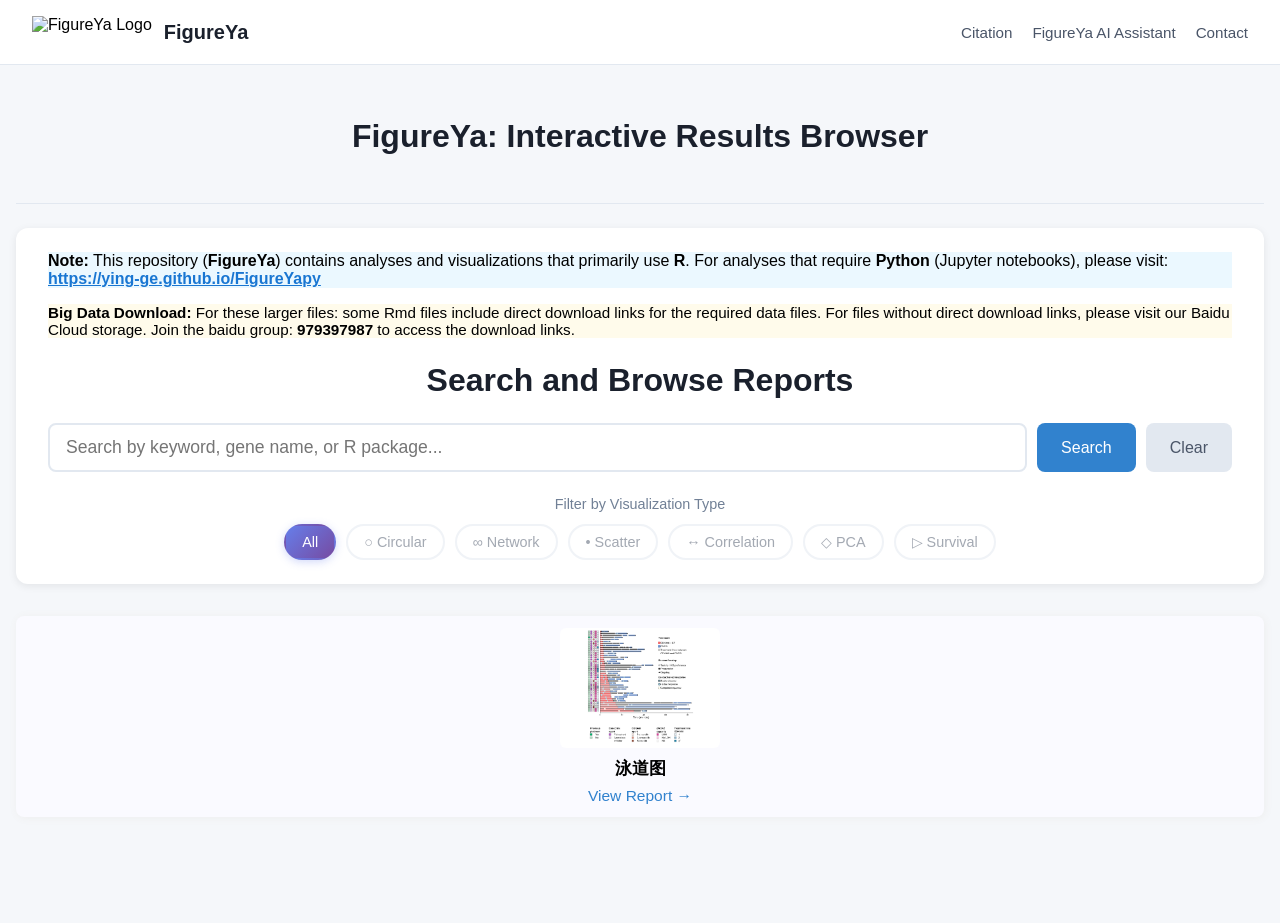
==== index.html @ ac3071d4 "Add index.html and chapters.json for GitHub Pages - index.html adapted from FigureYa - chapters.json" ====
<!DOCTYPE html>
<html>
<head>
  <meta charset="utf-8">
  <meta name="viewport" content="width=device-width, initial-scale=1">
  <title>FigureYa Results Browser</title>
  <link rel="icon" type="image/svg+xml" href="logo.svg">
  <link rel="apple-touch-icon" href="logo.svg">
  <script src="js/fuse.min.js"></script>
  <script src="js/jszip.min.js"></script>
  <script src="js/search.js" defer></script>
  <script>
    function showCitation() {
      document.getElementById('citationModal').classList.add('active');
    }
    function showContact() {
      document.getElementById('contactModal').classList.add('active');
    }
    function closeModal(modalId) {
      document.getElementById(modalId).classList.remove('active');
    }

    // Copy to clipboard function
    async function copyToClipboard(text, buttonElement) {
      try {
        await navigator.clipboard.writeText(text);

        // Show success feedback
        const originalText = buttonElement.innerHTML;
        buttonElement.innerHTML = '✓ Copied!';
        buttonElement.style.background = '#48bb78';

        setTimeout(() => {
          buttonElement.innerHTML = originalText;
          buttonElement.style.background = '';
        }, 2000);
      } catch (err) {
        console.error('Failed to copy:', err);
        // Fallback for older browsers
        const textArea = document.createElement('textarea');
        textArea.value = text;
        textArea.style.position = 'fixed';
        textArea.style.opacity = '0';
        document.body.appendChild(textArea);
        textArea.select();

        try {
          document.execCommand('copy');
          const originalText = buttonElement.innerHTML;
          buttonElement.innerHTML = '✓ Copied!';
          buttonElement.style.background = '#48bb78';

          setTimeout(() => {
            buttonElement.innerHTML = originalText;
            buttonElement.style.background = '';
          }, 2000);
        } catch (e) {
          buttonElement.innerHTML = '✗ Failed';
          buttonElement.style.background = '#f56565';
        }

        document.body.removeChild(textArea);
      }
    }

    // Setup modal overlay click handlers
    function setupModalOverlayClickHandlers() {
      document.querySelectorAll('.modal-overlay').forEach(overlay => {
        overlay.addEventListener('click', function(e) {
          if (e.target === this) {
            this.classList.remove('active');
          }
        });
      });
    }

    // Download functionality
    let fileListsCache = null;

    async function loadFileLists() {
      if (fileListsCache) return fileListsCache;

      try {
        const response = await fetch('file_list.json');
        fileListsCache = await response.json();
        return fileListsCache;
      } catch (error) {
        console.error('Failed to load file lists:', error);
        return null;
      }
    }

    function getFileIcon(filename) {
      const ext = filename.split('.').pop().toLowerCase();
      const iconMap = {
        'csv': '📊',
        'r': '📜',
        'png': '🖼️',
        'jpg': '🖼️',
        'jpeg': '🖼️',
        'svg': '🎨'
      };
      return iconMap[ext] || '📄';
    }

    function formatFileSize(bytes) {
      if (bytes === 0) return '0 B';
      const k = 1024;
      const sizes = ['B', 'KB', 'MB', 'GB'];
      const i = Math.floor(Math.log(bytes) / Math.log(k));
      return parseFloat((bytes / Math.pow(k, i)).toFixed(1)) + ' ' + sizes[i];
    }

    async function showDownloadModal(folderName) {
      const modal = document.getElementById('downloadModal');
      const modalTitle = document.getElementById('modalTitle');
      const fileList = document.getElementById('fileList');

      modalTitle.textContent = `Download Files from ${folderName}`;

      // Show loading state
      fileList.innerHTML = `
        <div style="text-align:center;padding:40px;color:#718096;">
          <p>Loading file list...</p>
        </div>
      `;

      modal.style.display = 'flex';

      // Load file lists
      const lists = await loadFileLists();

      if (!lists || !lists[folderName]) {
        fileList.innerHTML = `
          <div style="text-align:center;padding:40px;color:#e53e3e;">
            <p>No file list found for ${folderName}</p>
            <a href="https://github.com/ying-ge/FigureYa/tree/main/${folderName}" target="_blank"
               style="color:#3182ce;text-decoration:none;margin-top:16px;display:inline-block;">
              View on GitHub →
            </a>
          </div>
        `;
        return;
      }

      const files = lists[folderName];

      // Render file list with checkboxes
      let html = `
        <div style="display:flex;flex-direction:column;height:100%;">
          <div style="margin-bottom:16px;padding-bottom:16px;border-bottom:1px solid #e2e8f0;flex-shrink:0;">
            <label style="display:flex;align-items:center;gap:8px;cursor:pointer;font-weight:500;">
              <input type="checkbox" id="selectAllFiles" checked
                     onchange="toggleAllFiles(this.checked)"
                     style="width:18px;height:18px;cursor:pointer;">
              <span>Select All Files (${files.length})</span>
            </label>
          </div>
          <div style="overflow-y:auto;padding-right:8px;flex:1;min-height:0;">
      `;

      files.forEach((file, index) => {
        html += `
          <label style="display:flex;align-items:center;gap:8px;padding:8px;margin-bottom:4px;
                        border-radius:6px;cursor:pointer;transition:background 0.2s;"
                 onmouseover="this.style.background='#f7fafc'" onmouseout="this.style.background='transparent'">
            <input type="checkbox" class="file-checkbox" data-index="${index}"
                   data-filename="${file.name}" checked
                   style="width:16px;height:16px;cursor:pointer;">
            <span style="font-size:1.2em;">${getFileIcon(file.name)}</span>
            <span style="flex:1;font-family:monospace;font-size:0.9em;word-break:break-all;">${file.name}</span>
            <span style="font-size:0.85em;color:#718096;">${formatFileSize(file.size)}</span>
          </label>
        `;
      });

      html += `
          </div>
          <div style="margin-top:20px;padding-top:16px;border-top:1px solid #e2e8f0;
                      display:flex;justify-content:space-between;align-items:center;flex-shrink:0;">
            <a href="https://github.com/ying-ge/FigureYa/tree/main/${folderName}" target="_blank"
               style="color:#718096;text-decoration:none;font-size:0.9em;">
              🔗 View on GitHub
            </a>
            <div style="display:flex;gap:12px;">
              <button onclick="closeDownloadModal()"
                      style="padding:10px 20px;background:#e2e8f0;color:#4a5568;border:none;border-radius:6px;cursor:pointer;">
                Cancel
              </button>
              <button onclick="downloadSelectedFiles('${folderName}')"
                      style="padding:10px 24px;background:#3182ce;color:#fff;border:none;border-radius:6px;cursor:pointer;font-weight:500;">
                📦 Download
              </button>
            </div>
          </div>
        </div>
      `;

      fileList.innerHTML = html;
    }

    function toggleAllFiles(checked) {
      document.querySelectorAll('.file-checkbox').forEach(cb => {
        cb.checked = checked;
      });
    }

    function closeDownloadModal() {
      document.getElementById('downloadModal').style.display = 'none';
    }

    async function downloadSelectedFiles(folderName) {
      const selected = [];
      document.querySelectorAll('.file-checkbox:checked').forEach(cb => {
        selected.push(cb.dataset.filename);
      });

      if (selected.length === 0) {
        alert('Please select at least one file');
        return;
      }

      const downloadBtn = document.querySelector('button[onclick^="downloadSelectedFiles"]');
      const originalText = downloadBtn.innerHTML;
      downloadBtn.innerHTML = '⏳ Preparing...';
      downloadBtn.disabled = true;

      try {
        const zip = new JSZip();
        const folder = zip.folder(folderName);

        const baseUrl = `https://raw.githubusercontent.com/ying-ge/FigureYa/main/${folderName}/`;

        for (const filename of selected) {
          const url = baseUrl + filename;
          const response = await fetch(url);
          if (response.ok) {
            const blob = await response.blob();
            folder.file(filename, blob);
          }
        }

        const content = await zip.generateAsync({ type: 'blob' });
        const downloadUrl = URL.createObjectURL(content);
        const a = document.createElement('a');
        a.href = downloadUrl;
        a.download = `${folderName}_files.zip`;
        document.body.appendChild(a);
        a.click();
        document.body.removeChild(a);
        URL.revokeObjectURL(downloadUrl);

        closeDownloadModal();
      } catch (error) {
        console.error('Download failed:', error);
        alert('Download failed. Please try again or download files from GitHub.');
      } finally {
        downloadBtn.innerHTML = originalText;
        downloadBtn.disabled = false;
      }
    }
  </script>
  <style>
    * { box-sizing: border-box; }
    body {
      font-family: -apple-system, BlinkMacSystemFont, "Segoe UI", Roboto, "Helvetica Neue", Arial, sans-serif;
      margin: 0;
      padding: 0;
      background: #f5f7fa;
    }
    .header {
      display: flex;
      justify-content: space-between;
      align-items: center;
      padding: 1em 2em;
      background: #fff;
      border-bottom: 1px solid #e2e8f0;
    }
    .header-left {
      display: flex;
      align-items: center;
      gap: 12px;
    }
    .header-logo {
      height: 32px;
      width: auto;
    }
    .header-title {
      font-size: 1.25em;
      font-weight: 600;
      color: #1a202c;
    }
    .header-nav {
      display: flex;
      gap: 20px;
    }
    .header-nav a {
      color: #4a5568;
      text-decoration: none;
      font-size: 0.95em;
      transition: color 0.2s;
      cursor: pointer;
    }
    .header-nav a:hover {
      color: #3182ce;
    }
    .container {
      max-width: 1600px;
      margin: 0 auto;
      padding: 2em 1em;
    }
    .page-title {
      text-align: center;
      color: #1a202c;
      margin-bottom: 1.5em;
      font-size: 2em;
      font-weight: 600;
    }
    hr {
      border: none;
      border-top: 1px solid #e2e8f0;
      margin: 1.5em 0;
    }
    .search-section {
      background: #fff;
      padding: 1.5em 2em;
      border-radius: 12px;
      box-shadow: 0 2px 8px rgba(0,0,0,0.08);
      margin-bottom: 2em;
    }
    .search-header {
      text-align: center;
      margin-bottom: 1.5em;
    }
    .search-header h1 {
      margin: 0;
      color: #1a202c;
    }
    .search-input-wrapper {
      display: flex;
      gap: 10px;
      margin-bottom: 1em;
    }
    #searchBox {
      flex: 1;
      padding: 12px 16px;
      font-size: 1.1em;
      border: 2px solid #e2e8f0;
      border-radius: 8px;
      transition: border-color 0.2s;
    }
    #searchBox:focus {
      outline: none;
      border-color: #3182ce;
    }
    .btn {
      padding: 12px 24px;
      font-size: 1em;
      border: none;
      border-radius: 8px;
      cursor: pointer;
      transition: all 0.2s;
    }
    .btn-primary {
      background: #3182ce;
      color: #fff;
    }
    .btn-primary:hover {
      background: #2c5282;
    }
    .btn-secondary {
      background: #e2e8f0;
      color: #4a5568;
    }
    .btn-secondary:hover {
      background: #cbd5e0;
    }
    .grid {
      display: flex;
      flex-wrap: wrap;
      gap: 22px;
      margin: 0 0 64px 0;
      padding: 0;
    }
    .card {
      flex: 1 1 280px;
      min-width: 200px;
      background: #fafaff;
      border-radius: 8px;
      padding: 12px;
      margin-bottom: 10px;
      box-shadow: 1px 1px 8px #eee;
      display: flex;
      flex-direction: column;
      align-items: center;
      transition: box-shadow .2s;
    }
    .card:hover {
      box-shadow: 2px 4px 20px #ccc;
    }
    .card img {
      width: 100%;
      max-width: 160px;
      max-height: 120px;
      border-radius: 6px;
      background: #fff;
      object-fit: contain;
      margin-bottom: 8px;
    }
    .card-title {
      font-weight: bold;
      font-size: 1.08em;
      margin-bottom: 0.4em;
      text-align: center;
      word-break: break-all;
    }
    .card-links {
      font-size: 0.97em;
      text-align: center;
      word-break: break-all;
    }
    .card-links a {
      color: #3182ce;
      text-decoration: none;
    }
    .card-links a:hover {
      text-decoration: underline;
    }
    .highlight {
      background: #fef08a;
      padding: 0 2px;
      border-radius: 2px;
    }
    .loading, .error, .no-results {
      padding: 1em;
      text-align: center;
      color: #718096;
    }
    .error {
      color: #e53e3e;
    }
    .viz-category-section {
      margin-top: 1.5em;
      text-align: center;
    }
    .viz-category-title {
      font-size: 0.9em;
      color: #718096;
      margin-bottom: 0.8em;
      font-weight: 500;
    }
    .viz-category-buttons {
      display: flex;
      flex-wrap: wrap;
      justify-content: center;
      gap: 10px;
    }
    .viz-category-btn {
      padding: 8px 16px;
      border: 2px solid #e2e8f0;
      border-radius: 20px;
      background: #fff;
      color: #4a5568;
      font-size: 0.9em;
      cursor: pointer;
      transition: all 0.2s;
      font-weight: 500;
    }
    .viz-category-btn:hover {
      border-color: #3182ce;
      background: #ebf8ff;
      color: #3182ce;
    }
    .viz-category-btn.active {
      background: linear-gradient(135deg, #667eea 0%, #764ba2 100%);
      border-color: transparent;
      color: #fff;
      box-shadow: 0 2px 8px rgba(102, 126, 234, 0.3);
    }
    .modal-overlay {
      display: none;
      position: fixed;
      top: 0;
      left: 0;
      right: 0;
      bottom: 0;
      background: rgba(0, 0, 0, 0.5);
      z-index: 1000;
      justify-content: center;
      align-items: center;
    }
    .modal-overlay.active {
      display: flex;
    }
    .modal-content {
      background: #fff;
      padding: 2em;
      border-radius: 12px;
      max-width: 700px;
      width: 90%;
      box-shadow: 0 4px 20px rgba(0, 0, 0, 0.15);
    }
    .modal-content h3 {
      margin-top: 0;
      color: #1a202c;
    }
    .modal-close {
      background: none;
      border: none;
      font-size: 1.5em;
      cursor: pointer;
      color: #718096;
      padding: 0;
      width: 30px;
      height: 30px;
      display: flex;
      align-items: center;
      justify-content: center;
      border-radius: 4px;
    }
    .modal-close:hover {
      background: #f7fafc;
      color: #1a202c;
    }
    .copy-button {
      display: inline-flex;
      align-items: center;
      gap: 4px;
      padding: 4px 10px;
      margin-left: 8px;
      font-size: 0.85em;
      background: #3182ce;
      color: #fff;
      border: none;
      border-radius: 4px;
      cursor: pointer;
      transition: all 0.2s;
      vertical-align: middle;
    }
    .copy-button:hover {
      background: #2c5282;
      transform: translateY(-1px);
    }
    .copy-button:active {
      transform: translateY(0);
    }
    .copy-button svg {
      width: 14px;
      height: 14px;
    }
    .copy-container {
      display: flex;
      align-items: flex-start;
      gap: 8px;
    }
    .copy-container .text-content {
      flex: 1;
    }
    .download-modal {
      display: none;
      position: fixed;
      top: 0;
      left: 0;
      right: 0;
      bottom: 0;
      background: rgba(0, 0, 0, 0.5);
      z-index: 1000;
      justify-content: center;
      align-items: center;
    }
    .download-modal-content {
      background: #fff;
      padding: 2em;
      border-radius: 12px;
      max-width: 600px;
      width: 90%;
      max-height: 80vh;
      box-shadow: 0 4px 20px rgba(0, 0, 0, 0.15);
      display: flex;
      flex-direction: column;
    }
    .file-list {
      overflow-y: auto;
      flex: 1;
    }
    @media (max-width: 1200px) {
      .card { flex: 1 1 260px; }
    }
    @media (max-width: 900px) {
      .card { flex: 1 1 240px; }
    }
    @media (max-width: 768px) {
      .grid { gap: 15px; }
      .card { flex: 1 1 calc(50% - 15px); }
    }
    @media (max-width: 600px) {
      .card { flex: 1 1 100%; }
      .header {
        flex-direction: column;
        gap: 1em;
      }
      .header-nav {
        flex-wrap: wrap;
        justify-content: center;
      }
    }
  </style>
</head>
<body>

<header class="header">
  <div class="header-left">
    <img src="logo.svg" alt="FigureYa Logo" class="header-logo">
    <span class="header-title">FigureYa</span>
  </div>
  <nav class="header-nav">
    <a onclick="showCitation()">Citation</a>
    <a href="https://zread.ai/ying-ge/FigureYa" target="_blank">FigureYa AI Assistant</a>
    <a onclick="showContact()">Contact</a>
  </nav>
</header>

<!-- Citation Modal -->
<div class="modal-overlay" id="citationModal">
  <div class="modal-content">
    <div style="display:flex;justify-content:space-between;align-items:center;margin-bottom:16px;">
      <h3 style="margin:0;">Citation</h3>
      <button class="modal-close" style="margin:0;padding:0;width:30px;height:30px;" onclick="closeModal('citationModal')">✕</button>
    </div>
    <div class="copy-container">
      <div class="text-content">
        <p style="line-height: 1.8; font-size: 0.95em;" id="citationText">Lu, X., Li, K., Li, Z., Lin, A., Zhao, L., Shen, R., Xu, Z., Gao, J., Lv, D., Zhang, Y., Ye, T., Shen, J., Chen, Y., Huang, H., Hao, Z., Zeng, D., Wang, H., Guo, S., Wang, W., Xiong, Y., Li, Y., Li, H., Gao, J., Liu, Q., Wei, B., Shi, J., Cheng, S., Li, G., Tang, Y., Lin, E., Xu, H., Feng, G., He, Y., Sun, Y., Liu, X., Wang, Y., Song, W., Song, J., Tian, S., Zhang, Y., Zhang, J., Xu, Z., Song, C., Zhang, Y., Wu, H., Gao, C., Hu, E., Yang, C., Lou, J., Wang, D., Wang, X., Luo, P., Yu, G. and Ge, Y. (2025), FigureYa: A Standardized Visualization Framework for Enhancing Biomedical Data Interpretation and Research Efficiency. <i>iMetaMed</i>, 1: e70005. <a href="https://doi.org/10.1002/imm3.70005" target="_blank">https://doi.org/10.1002/imm3.70005</a> (<a href="https://onlinelibrary.wiley.com/doi/abs/10.1002/imm3.70013" target="_blank">Cover Story</a>)</p>
      </div>
      <button class="copy-button" onclick='copyToClipboard(document.getElementById("citationText").innerText, this)'>
        <svg viewBox="0 0 24 24" fill="none" stroke="currentColor" stroke-width="2">
          <rect x="9" y="9" width="13" height="13" rx="2" ry="2"></rect>
          <path d="M5 15H4a2 2 0 0 1-2-2V4a2 2 0 0 1 2-2h9a2 2 0 0 1 2 2v1"></path>
        </svg>
        Copy
      </button>
    </div>
  </div>
</div>

<!-- Contact Modal -->
<div class="modal-overlay" id="contactModal">
  <div class="modal-content">
    <div style="display:flex;justify-content:space-between;align-items:center;margin-bottom:16px;">
      <h3 style="margin:0;">Contact</h3>
      <button class="modal-close" style="margin:0;padding:0;width:30px;height:30px;" onclick="closeModal('contactModal')">✕</button>
    </div>
    <div class="copy-container">
      <div class="text-content">
        <p style="margin: 0;">WeChat ID: <strong id="wechatId">epigenomics</strong></p>
      </div>
      <button class="copy-button" onclick='copyToClipboard(document.getElementById("wechatId").innerText, this)'>
        <svg viewBox="0 0 24 24" fill="none" stroke="currentColor" stroke-width="2">
          <rect x="9" y="9" width="13" height="13" rx="2" ry="2"></rect>
          <path d="M5 15H4a2 2 0 0 1-2-2V4a2 2 0 0 1 2-2h9a2 2 0 0 1 2 2v1"></path>
        </svg>
        Copy
      </button>
    </div>
  </div>
</div>

<div class="container">
  <h1 class="page-title">FigureYa: Interactive Results Browser</h1>

  <hr>

  <div class="search-section">
    <div class="note-box" style="background-color: #ebf8ff; border-left-color: #3182ce; margin-bottom: 1em;">
      <p style="margin: 0;"><strong>Note:</strong> This repository (<strong>FigureYa</strong>) contains analyses and visualizations that primarily use <strong>R</strong>. For analyses that require <strong>Python</strong> (Jupyter notebooks), please visit: <a href="https://ying-ge.github.io/FigureYapy" target="_blank" style="color: #1976d2; font-weight: bold;">https://ying-ge.github.io/FigureYapy</a></p>
    </div>
    <div class="note-box" style="background-color: #fffbeb; border-left-color: #d69e2e; margin-bottom: 1.5em;">
      <p style="margin: 0; font-size: 0.95em;"><strong>Big Data Download:</strong> For these larger files: some Rmd files include direct download links for the required data files. For files without direct download links, please visit our Baidu Cloud storage. Join the baidu group: <strong>979397987</strong> to access the download links.</p>
    </div>
    <div class="search-header">
      <h1>Search and Browse Reports</h1>
    </div>
    <div class="search-input-wrapper">
      <input type="text" id="searchBox" placeholder="Search by keyword, gene name, or R package..." autocomplete="off">
      <button class="btn btn-primary" onclick="doSearch()">Search</button>
      <button class="btn btn-secondary" onclick="clearSearch()">Clear</button>
    </div>

    <div class="viz-category-section">
      <div class="viz-category-title">Filter by Visualization Type</div>
      <div class="viz-category-buttons" id="vizCategoryButtons">
        <button class="viz-category-btn active" data-category="all" onclick="filterByVizCategory('all')">All</button>
        <button class="viz-category-btn" data-category="圆圈图" onclick="filterByVizCategory('圆圈图')">○ Circular</button>
        <button class="viz-category-btn" data-category="连线图" onclick="filterByVizCategory('连线图')">∞ Network</button>
        <button class="viz-category-btn" data-category="散点图" onclick="filterByVizCategory('散点图')">• Scatter</button>
        <button class="viz-category-btn" data-category="相关性" onclick="filterByVizCategory('相关性')">↔ Correlation</button>
        <button class="viz-category-btn" data-category="PCA" onclick="filterByVizCategory('PCA')">◇ PCA</button>
        <button class="viz-category-btn" data-category="趋势图之生存分析" onclick="filterByVizCategory('趋势图之生存分析')">▷ Survival</button>
      </div>
    </div>

    <div id="searchResults"></div>
  </div>

  <div id="tocGrid" class="grid"></div>
</div>

<!-- Download Modal -->
<div id="downloadModal" class="download-modal">
  <div class="download-modal-content">
    <div style="display:flex;justify-content:space-between;align-items:center;margin-bottom:16px;">
      <h2 id="modalTitle" style="margin:0;">Download Files</h2>
      <button onclick="closeDownloadModal()" style="background:none;border:none;font-size:1.5em;cursor:pointer;color:#718096;padding:0;width:30px;height:30px;display:flex;align-items:center;justify-content:center;border-radius:4px;">✕</button>
    </div>
    <div id="fileList" class="file-list"></div>
  </div>
</div>

<script>
  // Load chapters.json and render cards
  let chaptersData = [];
  let vizCategories = {};
  let currentVizCategory = 'all';

  async function loadChapters() {
    try {
      const response = await fetch('chapters.json');
      chaptersData = await response.json();
      renderCards(chaptersData);
      loadVizCategories();
    } catch (error) {
      console.error('Failed to load chapters:', error);
      document.getElementById('tocGrid').innerHTML =
        '<div class="error">Failed to load content. Please refresh the page.</div>';
    }
  }

  // Load categories on page load
  async function loadVizCategories() {
    try {
      const response = await fetch('categories.txt');
      if (!response.ok) {
        throw new Error(`HTTP error! status: ${response.status}`);
      }
      const text = await response.text();
      vizCategories = parseVizCategories(text);
      console.log('Loaded categories:', Object.keys(vizCategories));
      updateCategoryButtonCounts();
    } catch (error) {
      console.error('Failed to load categories:', error);
      // Disable category buttons on error
      document.querySelectorAll('.viz-category-btn').forEach(btn => {
        if (btn.dataset.category !== 'all') {
          btn.disabled = true;
          btn.style.opacity = '0.5';
          btn.style.cursor = 'not-allowed';
        }
      });
    }
  }

  // Update category button counts
  function updateCategoryButtonCounts() {
    Object.keys(vizCategories).forEach(category => {
      const count = vizCategories[category].length;
      const btn = document.querySelector(`.viz-category-btn[data-category="${category}"]`);
      if (btn) {
        // Add count badge if not already present
        if (!btn.querySelector('.count-badge')) {
          const badge = document.createElement('span');
          badge.className = 'count-badge';
          badge.textContent = ` (${count})`;
          badge.style.fontSize = '0.85em';
          badge.style.opacity = '0.8';
          btn.appendChild(badge);
        }
      }
    });
  }

  // Parse categories.txt
  function parseVizCategories(text) {
    const lines = text.split('\n').filter(line => line.trim());
    const result = {};
    let currentCategory = null;

    for (let i = 0; i < lines.length; i++) {
      const line = lines[i];

      if (line.includes('小结｜')) {
        const match = line.match(/^(.+)小结｜/);
        if (match) {
          const categoryName = match[1].trim();
          if (!result[categoryName]) result[categoryName] = [];
          currentCategory = categoryName;
        }
      } else if (line.includes('让')) {
        continue;
      } else if (line.startsWith('FigureYa')) {
        if (currentCategory && result[currentCategory]) {
          result[currentCategory].push(line.trim());
        }
      } else {
        const knownCategories = ['圆圈图', '连线图', '散点图', '相关性', 'PCA', '趋势图之生存分析'];
        if (knownCategories.includes(line.trim())) {
          currentCategory = line.trim();
          if (!result[currentCategory]) result[currentCategory] = [];
        }
      }
    }

    return result;
  }

  // Filter by visualization category
  function filterByVizCategory(category) {
    currentVizCategory = category;

    // Update button states
    document.querySelectorAll('.viz-category-btn').forEach(btn => {
      btn.classList.remove('active');
      if (btn.dataset.category === category) {
        btn.classList.add('active');
      }
    });

    // Clear search and show filtered results
    document.getElementById('searchBox').value = '';
    document.getElementById('searchResults').innerHTML = '';

    if (category === 'all') {
      renderCards(chaptersData);
    } else {
      const modules = vizCategories[category] || [];
      const filteredChapters = chaptersData.filter(chapter =>
        modules.some(module => chapter.folder === module || chapter.title.includes(module))
      );
      renderCards(filteredChapters);
      if (filteredChapters.length > 0) {
        document.getElementById('searchResults').innerHTML =
          `<p style="text-align:center;color:#3182ce;padding:10px;">Showing ${filteredChapters.length} modules</p>`;
      }
    }
  }

  function renderCards(chapters) {
    const grid = document.getElementById('tocGrid');

    if (!chapters || chapters.length === 0) {
      grid.innerHTML = '<div class="no-results">No reports found</div>';
      return;
    }

    grid.innerHTML = chapters.map(chapter => `
      <div class="card" data-id="${chapter.id}" onclick="showDownloadModal('${chapter.folder}')" style="cursor: pointer;">
        ${chapter.thumb ?
          `<img src="${chapter.thumb}" alt="${chapter.title}" loading="lazy">` :
          `<div style="width:160px;height:120px;background:#f7fafc;border-radius:6px;display:flex;align-items:center;justify-content:center;margin-bottom:8px;color:#cbd5e0;font-size:2em;">📊</div>`
        }
        <div class="card-title">${chapter.folder}</div>
        <div class="card-links">
          <a href="${chapter.html}" target="_blank" onclick="event.stopPropagation()">View Report →</a>
        </div>
      </div>
    `).join('');
  }

  // Override doSearch to use local chapters data
  async function doSearch() {
    const query = document.getElementById('searchBox').value.trim();
    const resultsDiv = document.getElementById('searchResults');

    if (!query) {
      resultsDiv.innerHTML = '';
      renderCards(chaptersData);
      return;
    }

    // Simple search through titles and folder names
    const results = chaptersData.filter(chapter =>
      chapter.title.toLowerCase().includes(query.toLowerCase()) ||
      chapter.folder.toLowerCase().includes(query.toLowerCase())
    );

    if (results.length === 0) {
      resultsDiv.innerHTML = '<div class="no-results">No results found</div>';
      renderCards([]);
    } else {
      resultsDiv.innerHTML = `<p style="text-align:center;color:#3182ce;padding:10px;">Found ${results.length} result(s)</p>`;
      renderCards(results);
    }
  }

  function clearSearch() {
    document.getElementById('searchBox').value = '';
    document.getElementById('searchResults').innerHTML = '';
    renderCards(chaptersData);
  }

  // Initialize
  document.addEventListener("DOMContentLoaded", function() {
    // Setup modal overlay click handlers
    setupModalOverlayClickHandlers();

    loadChapters();

    // Search box enter key
    const searchBox = document.getElementById("searchBox");
    if (searchBox) {
      searchBox.addEventListener("keydown", function(e){
        if (e.key === "Enter") doSearch();
      });
    }
  });
</script>

</body>
</html>
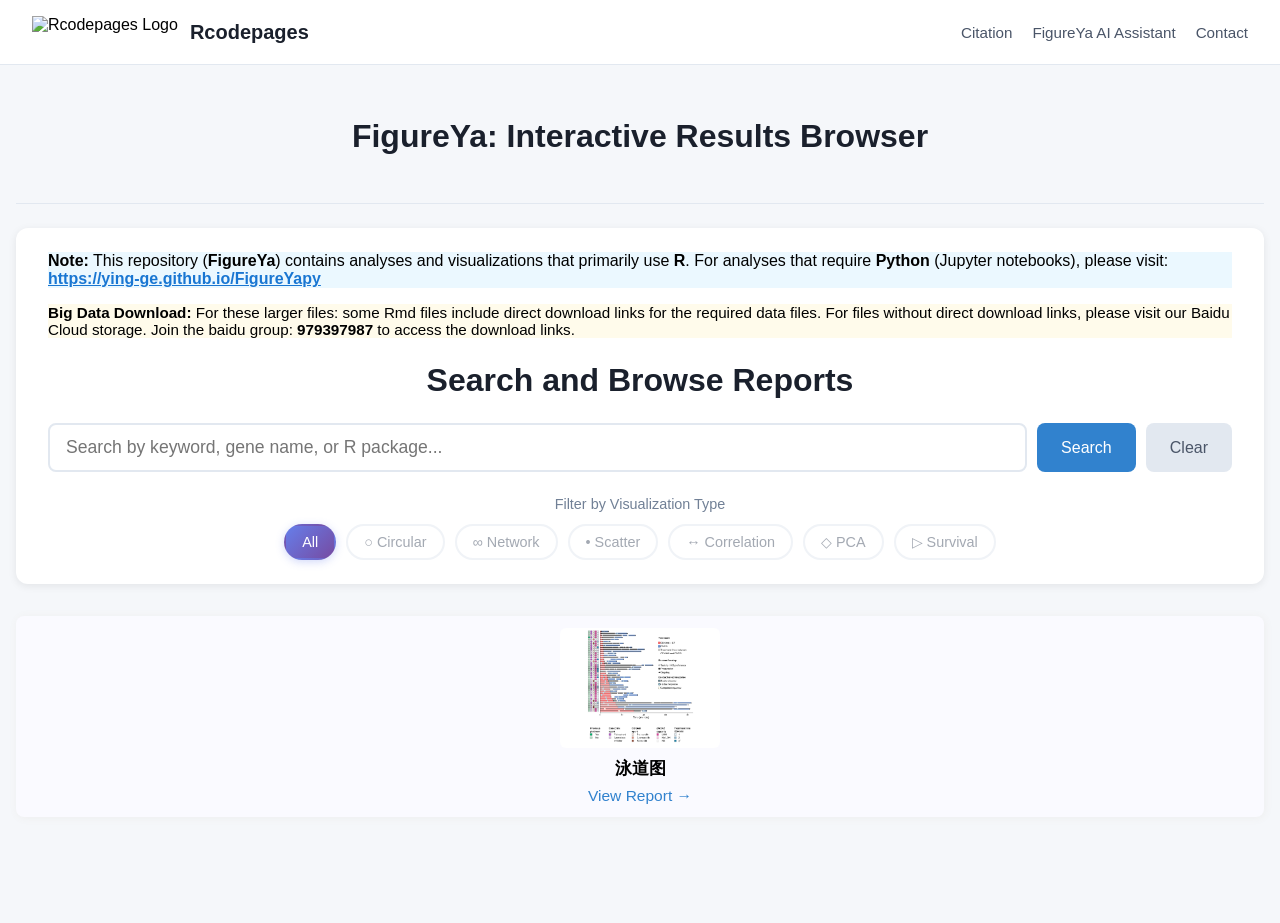
==== commit 8fe3b019: "Configure for Rcodepages - Update index.html to reference mlaotou/Rcodepages - Add auto_Knit_online." ====
--- a/index.html
+++ b/index.html
@@ -3,7 +3,7 @@
 <head>
   <meta charset="utf-8">
   <meta name="viewport" content="width=device-width, initial-scale=1">
-  <title>FigureYa Results Browser</title>
+  <title>Rcodepages Results Browser</title>
   <link rel="icon" type="image/svg+xml" href="logo.svg">
   <link rel="apple-touch-icon" href="logo.svg">
   <script src="js/fuse.min.js"></script>
@@ -134,7 +134,7 @@
         fileList.innerHTML = `
           <div style="text-align:center;padding:40px;color:#e53e3e;">
             <p>No file list found for ${folderName}</p>
-            <a href="https://github.com/ying-ge/FigureYa/tree/main/${folderName}" target="_blank"
+            <a href="https://github.com/mlaotou/Rcodepages/tree/main/${folderName}" target="_blank"
                style="color:#3182ce;text-decoration:none;margin-top:16px;display:inline-block;">
               View on GitHub →
             </a>
@@ -178,7 +178,7 @@
           </div>
           <div style="margin-top:20px;padding-top:16px;border-top:1px solid #e2e8f0;
                       display:flex;justify-content:space-between;align-items:center;flex-shrink:0;">
-            <a href="https://github.com/ying-ge/FigureYa/tree/main/${folderName}" target="_blank"
+            <a href="https://github.com/mlaotou/Rcodepages/tree/main/${folderName}" target="_blank"
                style="color:#718096;text-decoration:none;font-size:0.9em;">
               🔗 View on GitHub
             </a>
@@ -229,7 +229,7 @@
         const zip = new JSZip();
         const folder = zip.folder(folderName);
 
-        const baseUrl = `https://raw.githubusercontent.com/ying-ge/FigureYa/main/${folderName}/`;
+        const baseUrl = `https://raw.githubusercontent.com/mlaotou/Rcodepages/main/${folderName}/`;
 
         for (const filename of selected) {
           const url = baseUrl + filename;
@@ -610,12 +610,12 @@
 
 <header class="header">
   <div class="header-left">
-    <img src="logo.svg" alt="FigureYa Logo" class="header-logo">
-    <span class="header-title">FigureYa</span>
+    <img src="logo.svg" alt="Rcodepages Logo" class="header-logo">
+    <span class="header-title">Rcodepages</span>
   </div>
   <nav class="header-nav">
     <a onclick="showCitation()">Citation</a>
-    <a href="https://zread.ai/ying-ge/FigureYa" target="_blank">FigureYa AI Assistant</a>
+    <a href="https://zread.ai/mlaotou/Rcodepages" target="_blank">FigureYa AI Assistant</a>
     <a onclick="showContact()">Contact</a>
   </nav>
 </header>
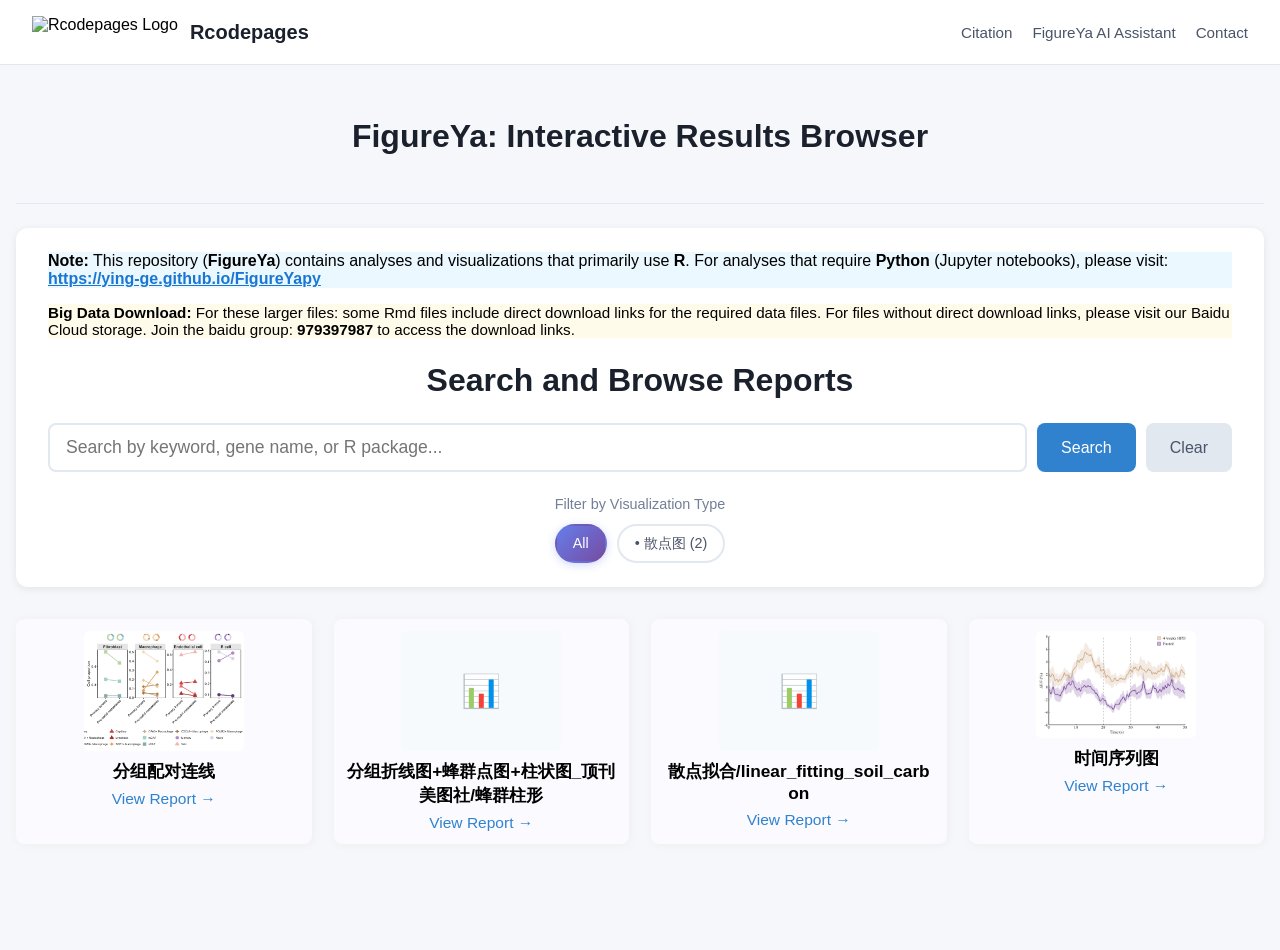
==== commit 5d8eba05: "Auto-generate category buttons from chapters.json - Save text files to texts/ directory instead of r" ====
--- a/index.html
+++ b/index.html
@@ -688,13 +688,7 @@
     <div class="viz-category-section">
       <div class="viz-category-title">Filter by Visualization Type</div>
       <div class="viz-category-buttons" id="vizCategoryButtons">
-        <button class="viz-category-btn active" data-category="all" onclick="filterByVizCategory('all')">All</button>
-        <button class="viz-category-btn" data-category="圆圈图" onclick="filterByVizCategory('圆圈图')">○ Circular</button>
-        <button class="viz-category-btn" data-category="连线图" onclick="filterByVizCategory('连线图')">∞ Network</button>
-        <button class="viz-category-btn" data-category="散点图" onclick="filterByVizCategory('散点图')">• Scatter</button>
-        <button class="viz-category-btn" data-category="相关性" onclick="filterByVizCategory('相关性')">↔ Correlation</button>
-        <button class="viz-category-btn" data-category="PCA" onclick="filterByVizCategory('PCA')">◇ PCA</button>
-        <button class="viz-category-btn" data-category="趋势图之生存分析" onclick="filterByVizCategory('趋势图之生存分析')">▷ Survival</button>
+        <!-- Category buttons will be generated dynamically -->
       </div>
     </div>
 
@@ -734,81 +728,44 @@
     }
   }
 
-  // Load categories on page load
+  // Load categories on page load - dynamically generate from chapters.json
   async function loadVizCategories() {
-    try {
-      const response = await fetch('categories.txt');
-      if (!response.ok) {
-        throw new Error(`HTTP error! status: ${response.status}`);
-      }
-      const text = await response.text();
-      vizCategories = parseVizCategories(text);
-      console.log('Loaded categories:', Object.keys(vizCategories));
-      updateCategoryButtonCounts();
-    } catch (error) {
-      console.error('Failed to load categories:', error);
-      // Disable category buttons on error
-      document.querySelectorAll('.viz-category-btn').forEach(btn => {
-        if (btn.dataset.category !== 'all') {
-          btn.disabled = true;
-          btn.style.opacity = '0.5';
-          btn.style.cursor = 'not-allowed';
-        }
-      });
-    }
+    // Extract unique categories from chapters data
+    const categories = new Set();
+    chaptersData.forEach(chapter => {
+      if (chapter.category) {
+        categories.add(chapter.category);
+      }
+    });
+
+    console.log('Loaded categories:', Array.from(categories));
+
+    // Generate category buttons dynamically
+    const container = document.getElementById('vizCategoryButtons');
+    let buttonsHtml = '<button class="viz-category-btn active" data-category="all" onclick="filterByVizCategory(\'all\')">All</button>';
+
+    categories.forEach(category => {
+      const count = chaptersData.filter(ch => ch.category === category).length;
+      const icon = getCategoryIcon(category);
+      buttonsHtml += `<button class="viz-category-btn" data-category="${category}" onclick="filterByVizCategory('${category}')">${icon} ${category} (${count})</button>`;
+    });
+
+    container.innerHTML = buttonsHtml;
   }
 
-  // Update category button counts
-  function updateCategoryButtonCounts() {
-    Object.keys(vizCategories).forEach(category => {
-      const count = vizCategories[category].length;
-      const btn = document.querySelector(`.viz-category-btn[data-category="${category}"]`);
-      if (btn) {
-        // Add count badge if not already present
-        if (!btn.querySelector('.count-badge')) {
-          const badge = document.createElement('span');
-          badge.className = 'count-badge';
-          badge.textContent = ` (${count})`;
-          badge.style.fontSize = '0.85em';
-          badge.style.opacity = '0.8';
-          btn.appendChild(badge);
-        }
-      }
-    });
-  }
-
-  // Parse categories.txt
-  function parseVizCategories(text) {
-    const lines = text.split('\n').filter(line => line.trim());
-    const result = {};
-    let currentCategory = null;
-
-    for (let i = 0; i < lines.length; i++) {
-      const line = lines[i];
-
-      if (line.includes('小结｜')) {
-        const match = line.match(/^(.+)小结｜/);
-        if (match) {
-          const categoryName = match[1].trim();
-          if (!result[categoryName]) result[categoryName] = [];
-          currentCategory = categoryName;
-        }
-      } else if (line.includes('让')) {
-        continue;
-      } else if (line.startsWith('FigureYa')) {
-        if (currentCategory && result[currentCategory]) {
-          result[currentCategory].push(line.trim());
-        }
-      } else {
-        const knownCategories = ['圆圈图', '连线图', '散点图', '相关性', 'PCA', '趋势图之生存分析'];
-        if (knownCategories.includes(line.trim())) {
-          currentCategory = line.trim();
-          if (!result[currentCategory]) result[currentCategory] = [];
-        }
-      }
-    }
-
-    return result;
+  // Get icon for category
+  function getCategoryIcon(category) {
+    const icons = {
+      '散点图': '•',
+      '时间序列图': '▷',
+      '分组配对连线': '∞',
+      '圆圈图': '○',
+      '连线图': '∩',
+      '相关性': '↔',
+      'PCA': '◇',
+      '趋势图之生存分析': '⊲'
+    };
+    return icons[category] || '●';
   }
 
   // Filter by visualization category
@@ -830,10 +787,7 @@
     if (category === 'all') {
       renderCards(chaptersData);
     } else {
-      const modules = vizCategories[category] || [];
-      const filteredChapters = chaptersData.filter(chapter =>
-        modules.some(module => chapter.folder === module || chapter.title.includes(module))
-      );
+      const filteredChapters = chaptersData.filter(chapter => chapter.category === category);
       renderCards(filteredChapters);
       if (filteredChapters.length > 0) {
         document.getElementById('searchResults').innerHTML =
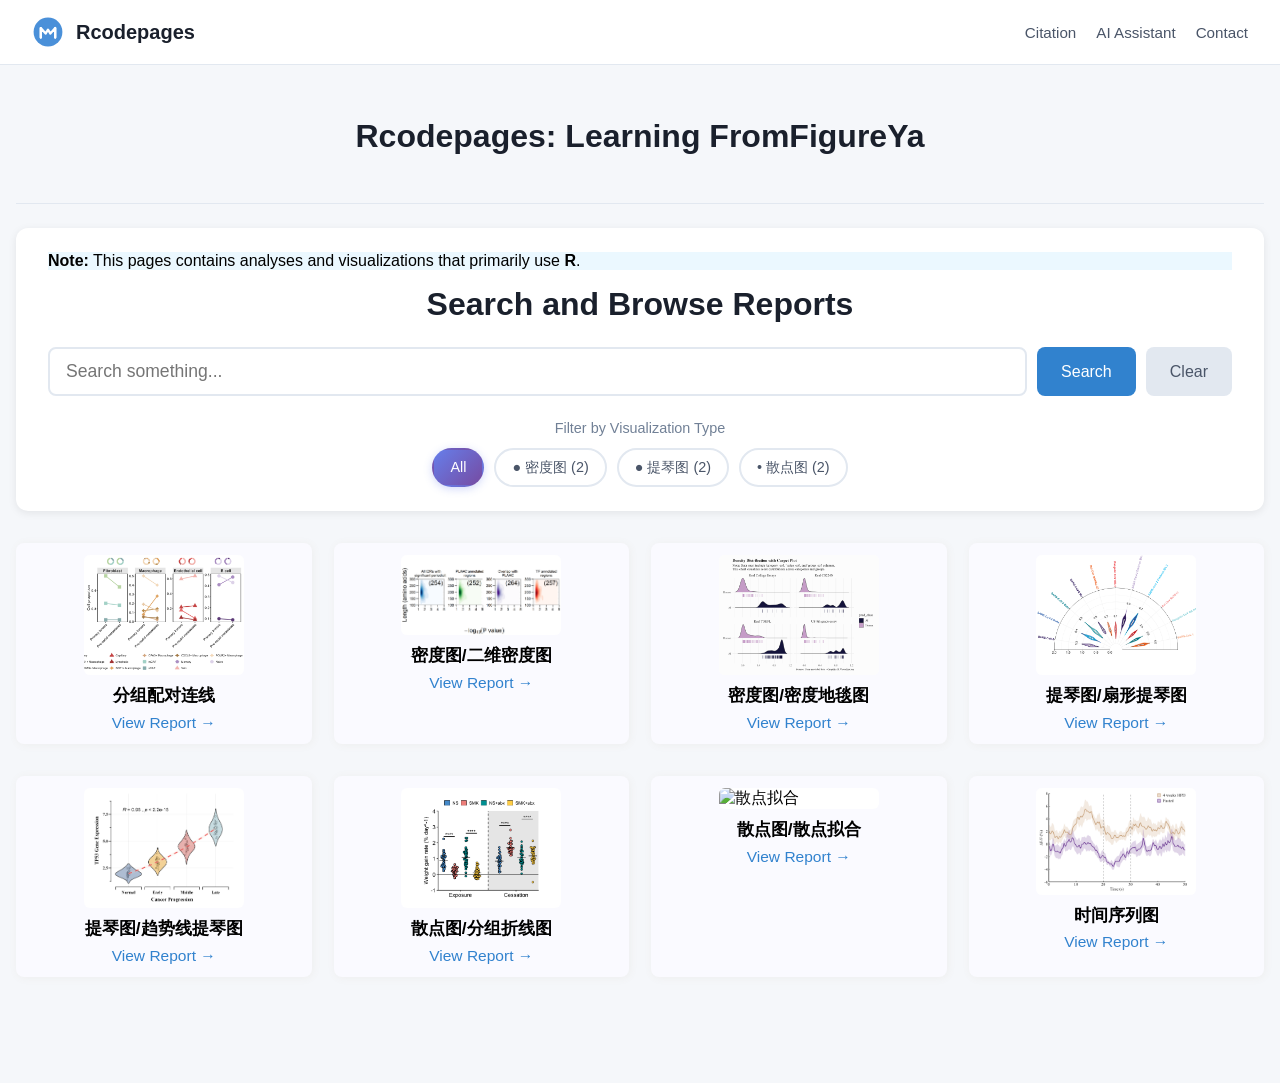
==== commit 73253e9f: "修改主页文字" ====
--- a/index.html
+++ b/index.html
@@ -615,7 +615,7 @@
   </div>
   <nav class="header-nav">
     <a onclick="showCitation()">Citation</a>
-    <a href="https://zread.ai/mlaotou/Rcodepages" target="_blank">FigureYa AI Assistant</a>
+    <a href="https://zread.ai/mlaotou/Rcodepages" target="_blank">AI Assistant</a>
     <a onclick="showContact()">Contact</a>
   </nav>
 </header>
@@ -651,7 +651,7 @@
     </div>
     <div class="copy-container">
       <div class="text-content">
-        <p style="margin: 0;">WeChat ID: <strong id="wechatId">epigenomics</strong></p>
+        <p style="margin: 0;">WeChat: <strong id="wechatId">milaotou</strong></p>
       </div>
       <button class="copy-button" onclick='copyToClipboard(document.getElementById("wechatId").innerText, this)'>
         <svg viewBox="0 0 24 24" fill="none" stroke="currentColor" stroke-width="2">
@@ -665,22 +665,19 @@
 </div>
 
 <div class="container">
-  <h1 class="page-title">FigureYa: Interactive Results Browser</h1>
+  <h1 class="page-title">Rcodepages: Learning FromFigureYa</h1>
 
   <hr>
 
   <div class="search-section">
     <div class="note-box" style="background-color: #ebf8ff; border-left-color: #3182ce; margin-bottom: 1em;">
-      <p style="margin: 0;"><strong>Note:</strong> This repository (<strong>FigureYa</strong>) contains analyses and visualizations that primarily use <strong>R</strong>. For analyses that require <strong>Python</strong> (Jupyter notebooks), please visit: <a href="https://ying-ge.github.io/FigureYapy" target="_blank" style="color: #1976d2; font-weight: bold;">https://ying-ge.github.io/FigureYapy</a></p>
-    </div>
-    <div class="note-box" style="background-color: #fffbeb; border-left-color: #d69e2e; margin-bottom: 1.5em;">
-      <p style="margin: 0; font-size: 0.95em;"><strong>Big Data Download:</strong> For these larger files: some Rmd files include direct download links for the required data files. For files without direct download links, please visit our Baidu Cloud storage. Join the baidu group: <strong>979397987</strong> to access the download links.</p>
+      <p style="margin: 0;"><strong>Note:</strong> This pages contains analyses and visualizations that primarily use <strong>R</strong>. </p>
     </div>
     <div class="search-header">
       <h1>Search and Browse Reports</h1>
     </div>
     <div class="search-input-wrapper">
-      <input type="text" id="searchBox" placeholder="Search by keyword, gene name, or R package..." autocomplete="off">
+      <input type="text" id="searchBox" placeholder="Search something..." autocomplete="off">
       <button class="btn btn-primary" onclick="doSearch()">Search</button>
       <button class="btn btn-secondary" onclick="clearSearch()">Clear</button>
     </div>
